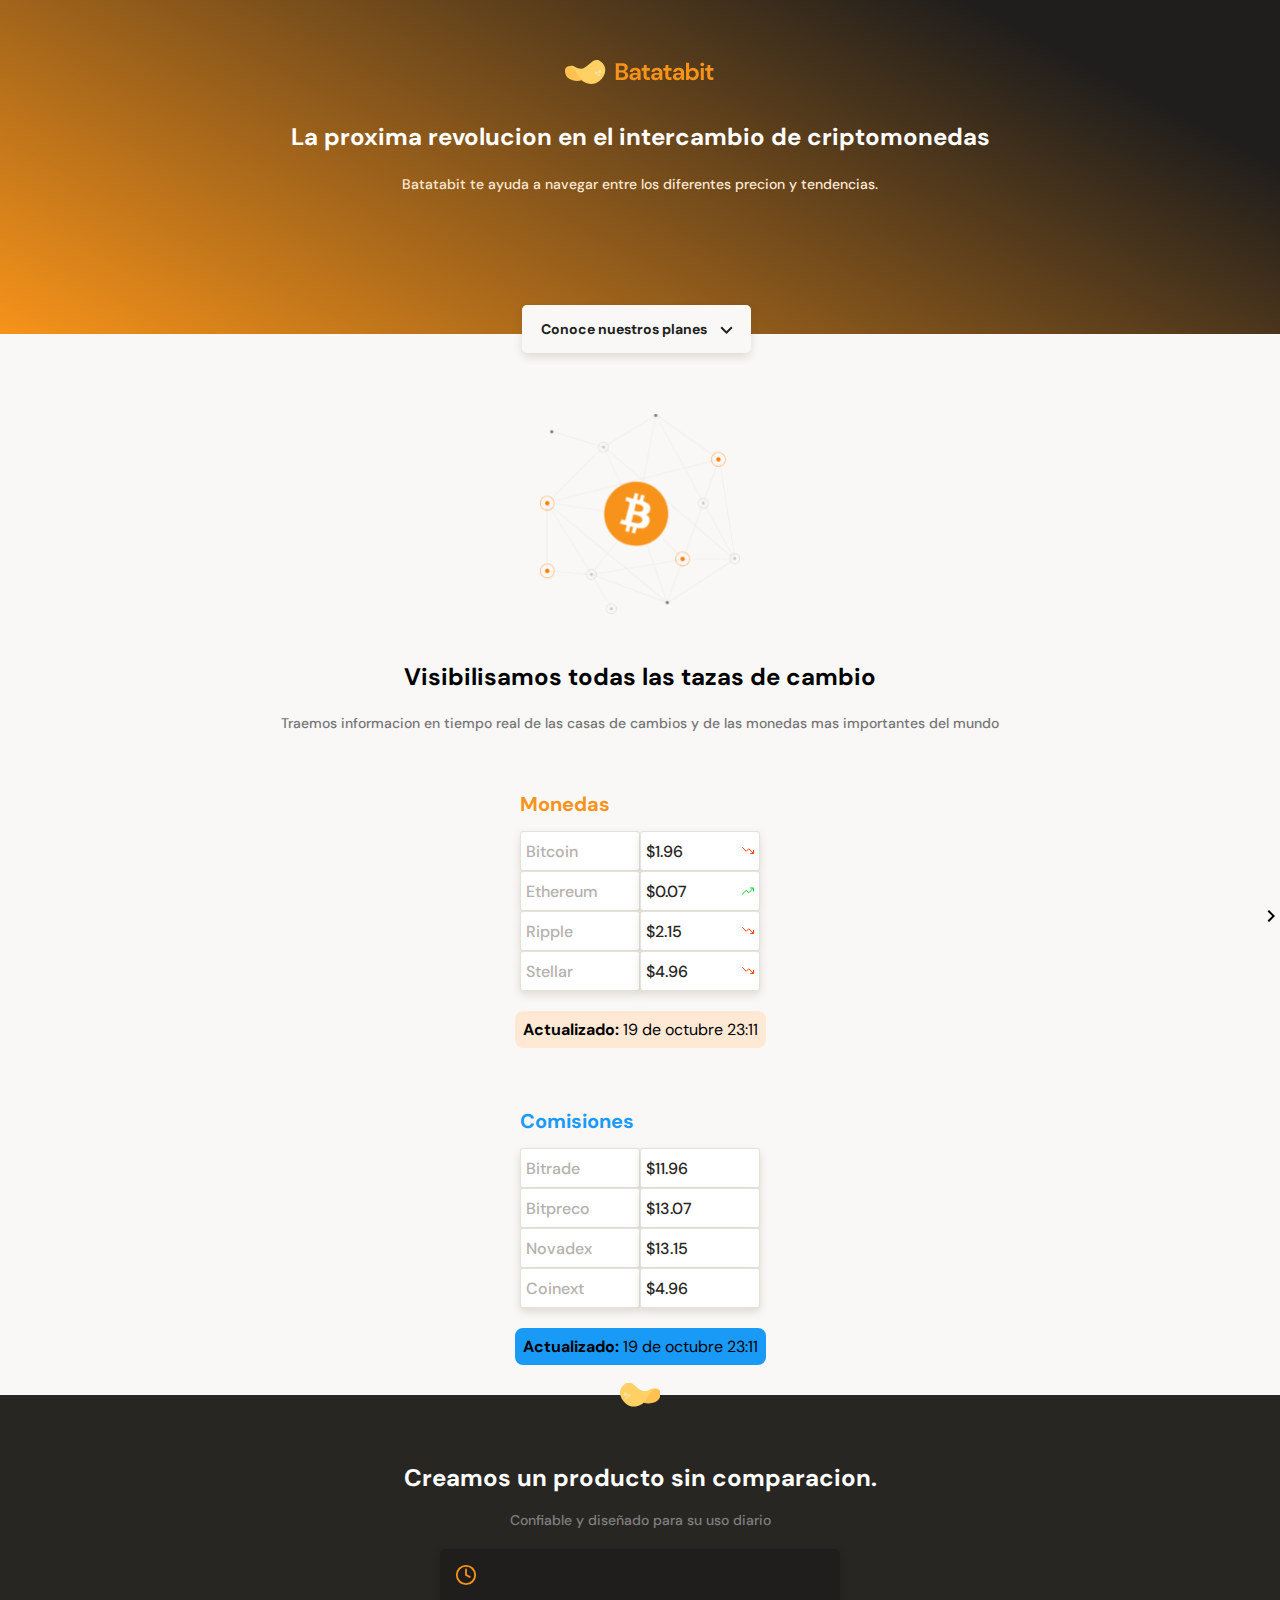
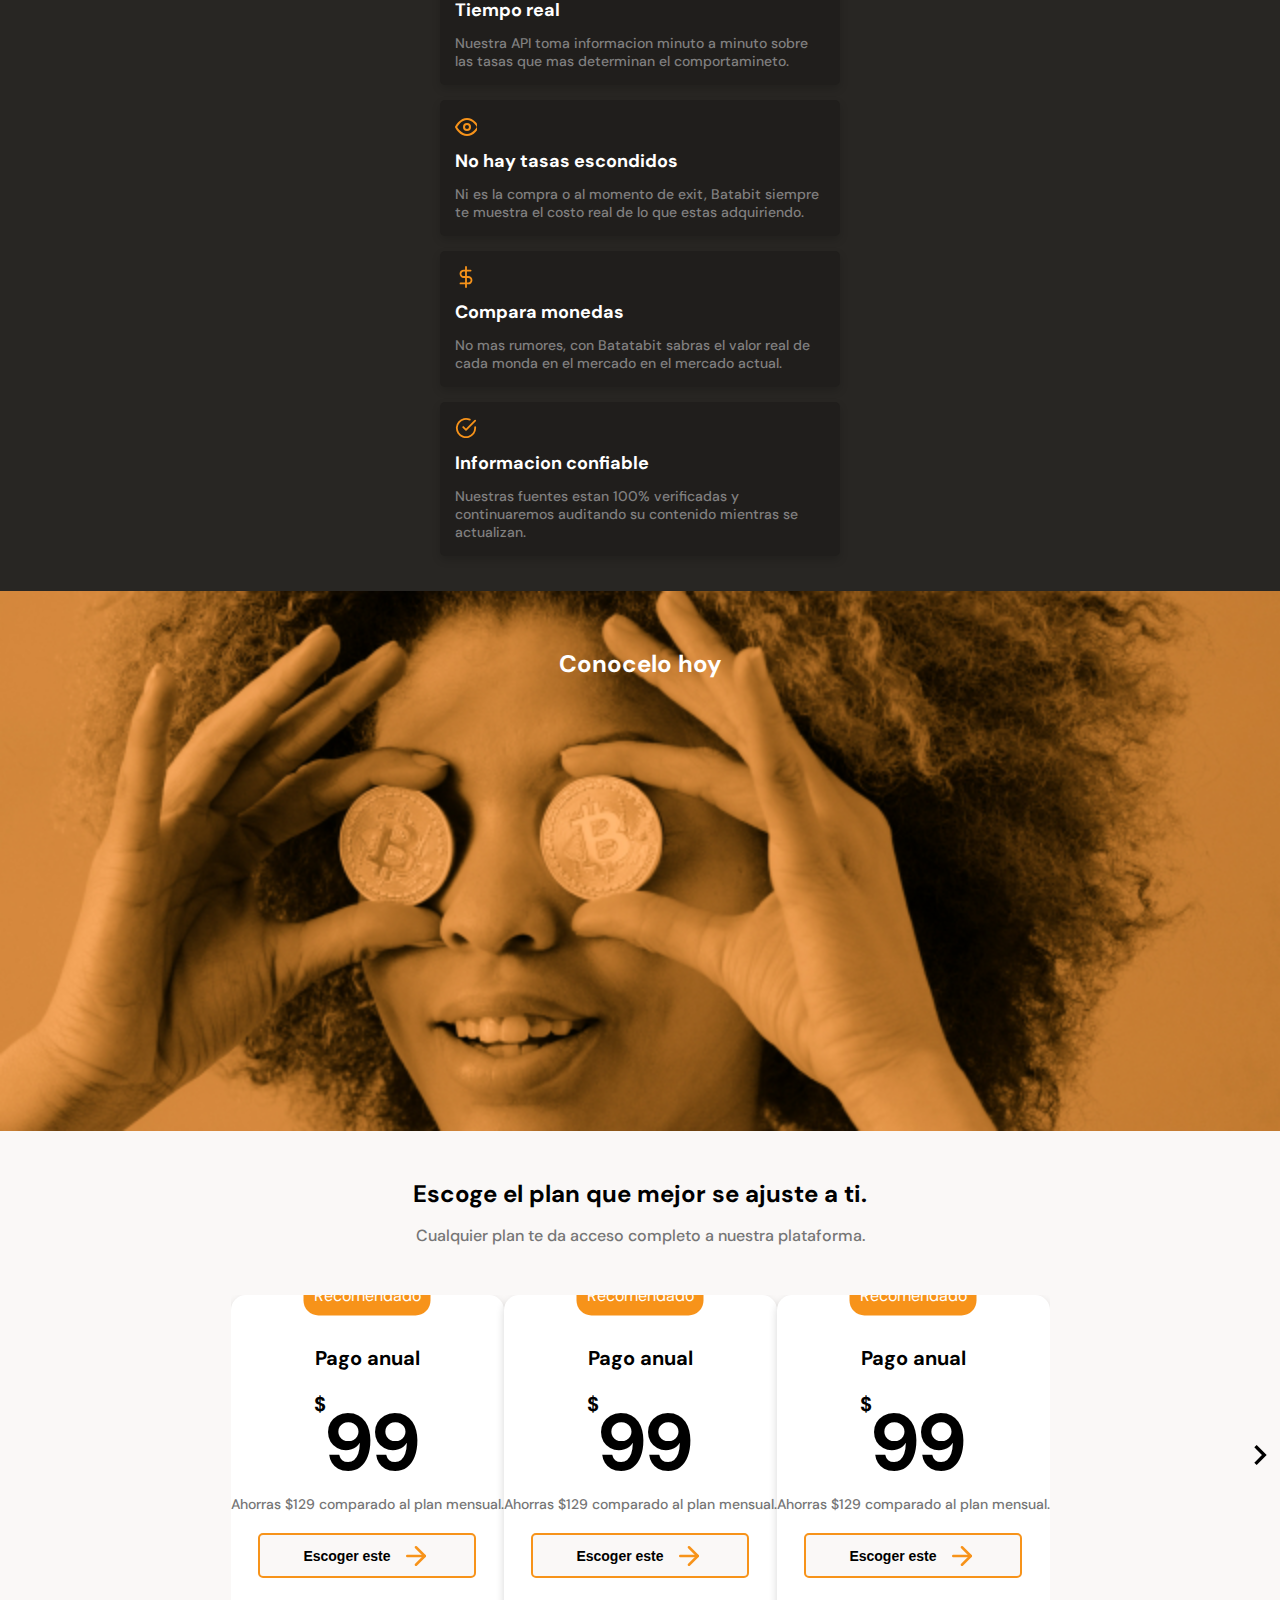
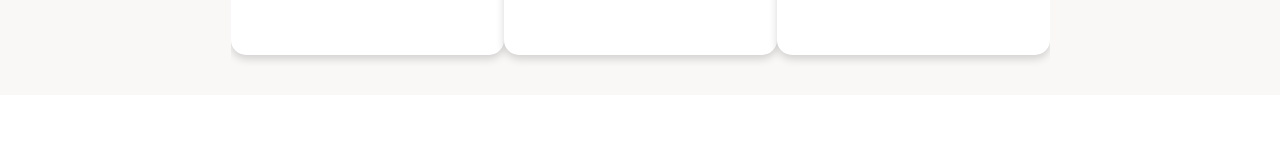
==== html/index.html @ 377f5369 "Proyecto mobile first" ====
<!DOCTYPE html>
<html lang="en">
<head>
    <meta charset="UTF-8">
    <meta http-equiv="X-UA-Compatible" content="IE=edge">
    <meta name="viewport" content="width=device-width, initial-scale=1.0">
    <link rel="preconnect" href="https://fonts.googleapis.com">
    <link rel="preconnect" href="https://fonts.gstatic.com" crossorigin>
    <link href="https://fonts.googleapis.com/css2?family=DM+Sans:wght@400;500;700&family=Inter:wght@300;500&display=swap" rel="stylesheet">
    <link rel="stylesheet" href="../css/index.css">
    <title>Document</title>
</head>
<body>
    <header class="header">
        <figure class="header__contain-image">
            <img src="/assets/icons/logo.svg" alt="logo" class="header__img">
        </figure>
        <div class="header__info">
            <h1 class="header__title">La proxima revolucion en el intercambio de criptomonedas</h1>
            <p class="header__text">Batatabit te ayuda a navegar entre los diferentes precion y tendencias.</p>
            <a href="#" class="header__enlace">Conoce nuestros planes <span class="header__enlace-icono"></span></a>
        </div>
    </header>
    <main class="container-principal">
        <section class="exchange-container">
            <figure class="exchange-container__img"></figure>
            <div class="exchange-container__info">
                <h2 class="exchange-container__title">Visibilisamos todas las tazas de cambio</h2>
                <p class="exchange-container__text">Traemos informacion en tiempo real de las casas de cambios y de las monedas mas importantes del mundo</p>
            </div>
            <section class="exchange-container__table">
               
                <div class="exchange-container__table-grid">
                    <h2 class="exchange-container__table-title">Monedas</h2>
                    <div class="exchange-container__table-item">
                        <p class="exchange-container__table-data">Bitcoin</p>
                    </div>
                    <div class="exchange-container__table-item">
                        <p class="exchange-container__table-data exchange-container__table-data--price">$1.96 <span><img src="../assets/icons/trending-down.svg" alt=""></span></p>
                    </div>
                    <div class="exchange-container__table-item">
                        <p class="exchange-container__table-data ">Ethereum</p>
                    </div>
                    <div class="exchange-container__table-item">
                        <p class="exchange-container__table-data exchange-container__table-data--price">$0.07 <span><img src="../assets/icons/trending-up.svg" alt=""></span></p>
                    </div>
                    <div class="exchange-container__table-item">
                        <p class="exchange-container__table-data">Ripple</p>
                    </div>
                    <div class="exchange-container__table-item">
                        <p class="exchange-container__table-data exchange-container__table-data--price">$2.15 <span><img src="../assets/icons/trending-down.svg" alt=""></span></p>
                    </div>
                    <div class="exchange-container__table-item">
                        <p class="exchange-container__table-data">Stellar</p>
                    </div>
                    <div class="exchange-container__table-item">
                        <p class="exchange-container__table-data exchange-container__table-data--price">$4.96 <span><img src="../assets/icons/trending-down.svg" alt=""></span></p>
                    </div>
                </div>

                <figure class="exchange-container__absolute">
                    <img src="../assets/icons/right-arrow.svg" alt="">
                </figure>
                <section class="exchange-container__table-update">
                    <p class="exchange-container__table-update-text"><span class="exchange-container__table-update-text-span">Actualizado:</span> 19 de octubre 23:11</p>
                </section>
                <section class="exchange-container__table exchange-container__table--absolute">
               
                    <div class="exchange-container__table-grid">
                        <h2 class="exchange-container__table-title exchange-container__table-title--blue">Comisiones</h2>
                        <div class="exchange-container__table-item">
                            <p class="exchange-container__table-data">Bitrade</p>
                        </div>
                        <div class="exchange-container__table-item">
                            <p class="exchange-container__table-data exchange-container__table-data--price">$11.96</p>
                        </div>
                        <div class="exchange-container__table-item">
                            <p class="exchange-container__table-data ">Bitpreco</p>
                        </div>
                        <div class="exchange-container__table-item">
                            <p class="exchange-container__table-data exchange-container__table-data--price">$13.07</p>
                        </div>
                        <div class="exchange-container__table-item">
                            <p class="exchange-container__table-data">Novadex</p>
                        </div>
                        <div class="exchange-container__table-item">
                            <p class="exchange-container__table-data exchange-container__table-data--price">$13.15</p>
                        </div>
                        <div class="exchange-container__table-item">
                            <p class="exchange-container__table-data">Coinext</p>
                        </div>
                        <div class="exchange-container__table-item">
                            <p class="exchange-container__table-data exchange-container__table-data--price">$4.96 </p>
                        </div>
                    </div>
                    <section class="exchange-container__table-update">
                        <p class="exchange-container__table-update-text exchange-container__table-update-text--blue"><span class="exchange-container__table-update-text-span">Actualizado:</span> 19 de octubre 23:11</p>
                    </section>
                </section>
            </section>
        </section>
        <section class="container-products">
            <span class="products__icon-batata-logo"></span>
            <div class="products__detail">
                <h2 class="products__detail-title">Creamos un producto sin comparacion.</h2>
                <p class="products__detail-text">Confiable y diseñado para su uso diario</p>
            </div>
            <section class="container-products-card">
                <article class="products-card">
                    <span class="products-card__icon icon--clock"></span>
                    <h3 class="products-card__title">Tiempo real</h3>
                    <p class="products-card__text">Nuestra API toma informacion minuto a minuto sobre las tasas que mas determinan el comportamineto.</p>
                </article>
                <article class="products-card">
                    <span class="products-card__icon icon-vision"></span>
                    <h3 class="products-card__title">No hay tasas escondidos</h3>
                    <p class="products-card__text">Ni es la compra o al momento de exit, Batabit siempre te muestra el costo real de lo que estas adquiriendo.</p>
                </article>
                <article class="products-card">
                    <span class="products-card__icon icon--dollar"></span>
                    <h3 class="products-card__title">Compara monedas</h3>
                    <p class="products-card__text">No mas rumores, con Batatabit sabras el valor real de cada monda en el mercado en el mercado actual.</p>
                </article>
                <article class="products-card">
                    <span class="products-card__icon icon--check"></span>
                    <h3 class="products-card__title">Informacion confiable</h3>
                    <p class="products-card__text">Nuestras fuentes estan 100% verificadas y continuaremos auditando su contenido mientras se actualizan.</p>
                </article>
                
            </section>
        </section>
        <section class="bitcoin-img-container">
            <h2 class="bitcoin-img-container__title">Conocelo hoy</h2>
        </section>
        <section class="container-planes">
            <div class="planes-info">
                <h2 class="planes-info__title">Escoge el plan que mejor se ajuste a ti.</h2>
                <p class="planes-info-text">Cualquier plan te da acceso completo a nuestra plataforma.</p>
                <img src="/assets/icons/right-arrow.svg" alt="" class="arrow-planes">

            </div>
            <section class="planes-card-slide">
                <article class="planes-card__item">
                    <p class="planes-card__texto-fotante">Recomendado</p>
                    <div class="planes-card__info">
                        <h3 class="planes-card__title">Pago anual</h3>
                        <p class="planes-card__price"><span class="planes-card__dollar">$</span>99</p>
                        <p class="planes-card__text">Ahorras $129 comparado al plan mensual.</p>
                    <button class="planes-card__button">Escoger este <span class="planes-card__button-arrow"></span></button>
                    </div>
                </article>
                <article class="planes-card__item">
                    <p class="planes-card__texto-fotante">Recomendado</p>
                    <div class="planes-card__info">
                        <h3 class="planes-card__title">Pago anual</h3>
                        <p class="planes-card__price"><span class="planes-card__dollar">$</span>99</p>
                        <p class="planes-card__text">Ahorras $129 comparado al plan mensual.</p>
                    <button class="planes-card__button">Escoger este <span class="planes-card__button-arrow"></span></button>
                    </div>
                </article>
                <article class="planes-card__item">
                    <p class="planes-card__texto-fotante">Recomendado</p>
                    <div class="planes-card__info">
                        <h3 class="planes-card__title">Pago anual</h3>
                        <p class="planes-card__price"><span class="planes-card__dollar">$</span>99</p>
                        <p class="planes-card__text">Ahorras $129 comparado al plan mensual.</p>
                    <button class="planes-card__button">Escoger este <span class="planes-card__button-arrow"></span></button>
                    </div>
                </article>
            </section>
        </section>
    </main>
    <footer></footer>
</body>
</html>
---- css/index.css ----
/*
1. Posicionamiento --> static, absolute, relative, fixed
2. Modelo de caja (Box model) --> margin, border, padding, content
3. Tipografía --> tipos, tamaños de fuente, etc
4. Estilos visuales --> box-shadow, border-radius, gradient, etc
5. Otros --> reglas CSS y más
*/

:root {
  --tipografia_DM : 'DM Sans', sans-serif;
  --tipografia_Inter: 'Inter', sans-serif;
  --bitcoin-orange: #f7931a;
  --soft-orange: #ffe9d5;
  --secondary-blue: #1a9af7;
  --soft-blue: #e7f5ff;
  --warm-black: #282623;
  --black: #201e1c;
  --grey: #bababa;
  --off-white: #faf8f7;
  --just-white: #fff;   
}

* {
  margin: 0;
  padding: 0;
  box-sizing: border-box;
}

html {
  font-family: var(--tipografia_DM);
}

.header {
  position: relative;
  display: flex;
  flex-direction: column;
  justify-content: center;
  align-items: center;
  width: 100%;
  min-width: 320px;
  height: 334px;
  text-align: center;
  background: linear-gradient(207.8deg, #201E1C 16.69%, #F7931A 100%);;
}

.header__contain-image {
  width: 150px;
  height: 24px;
  margin-top: 60px;
}

.header__img {
  width: 100%;
  height: 100%;
}

.header__info {
  width: 90%;
  min-width: 18rem;
  max-width: 56.25rem;
  height: 13.625rem;
  margin-top: 2.5rem;
  text-align: center;

}

.header__title {
  font-size: 1.5rem;
  font-weight: bold;
  line-height: 1.625rem;
  color: var(--just-white);
}

.header__text {
  margin-top: 1.5625rem;
  font-size: 0.875rem;
  font-weight: 500;
  line-height: 1.125rem;
  color: var(--soft-orange);
}

.header__enlace {
  position: absolute;
  left: calc(50% - 118px);
  top: 16.875rem;
  display: block;
  margin-top: 2.1875rem;
  padding: 0.9375rem;
  width: 14.3125rem;
  height: 3rem;
  background: var(--off-white);
  /*Sombra*/
  box-shadow: 0px 4px 8px  rgba(89, 73, 30, 0.16);
  border: none;
  border-radius: 5px;
  font-size: 14px;
  font-weight: bold;
  text-decoration: none;
  color: var(--black);
}

.header__enlace-icono {
  display: inline-block;
  width: 13px;
  height: 8px;
  margin-left: 10px;
  background-image: url("../assets/icons/down-arrow.svg");
}

/*----main----*/

/*----Section 1----*/

.container-principal {
  width: 100%;
  height: auto;
  min-width: 20rem;
  background: var(--off-white);
}

.exchange-container {
  width: 100%;
  height: auto;
  padding-top: 5rem;
  padding-bottom: 1.875rem;
  text-align: center;
}

.exchange-container__img {
  width: 12.5rem;
  height: 12.5rem;
  margin: auto;
  margin-bottom: 3.125rem;
  background-image: url("../assets/icons/Bitcoin.svg");
  background-repeat: no-repeat;
  background-size: cover;
  background-position: center
}

.exchange-container__info {
  width: 90%;
  min-width: 18rem;
  max-width: 56.25rem;
  margin: 0 auto;
}

.exchange-container__title {
  margin-bottom: 1.5625rem;
  font-size: 1.5rem;
  font-weight: bold;
  line-height: 26px;
}

.exchange-container__text {
  margin-bottom: 1.875rem;
  font-size: 0.875rem;
  font-weight: 500;
  line-height: 16px;
  color: #757575;
}

.container-exchange {
  display: flex;
  justify-content: center;
  align-items: center;
  gap: 10px;
}

.exchange-container__table {
  width: 100%;
  margin-top: 50px;
  position: relative;
  overflow: hidden;
}

.exchange-container__absolute {
  position: absolute;
  bottom: 75%;
  right: 5px;
}

.container-exchange--arrow {
  margin-top: 50px;
  
}

.exchange-container__table-grid {
  display: grid;
  place-content: center;
  grid-template-columns: 120px 120px;
  grid-auto-rows: 40px;
  margin-top: 10px;
  
}

.exchange-container__table-title {
  font-size: 20px;
  grid-column: 1/3;
  color: var(--bitcoin-orange);
  text-align: start;
}

.exchange-container__table-item {
  display: grid;
  align-items: center;
  background: #fff; 
  border: 1px rgba(89, 73, 30, 0.16) solid;
  border-radius: 3px;
  box-shadow: 0px 4px 8px  rgba(89, 73, 30, 0.16);
}

.exchange-container__table-data {
  display: flex;
  justify-content: space-between;
  padding: 0 5px;
  font-weight: 500;
  color: #b5b0ac;
  font-size: 16px;

}

.exchange-container__table-data--price {
  color: var(--warm-black);
}

.exchange-container__table-update {
  display: flex;
  justify-content: center;
  margin-top: 20px;
}

.exchange-container__table-update-text {
  background: var(--soft-orange);
  padding: 8px;
  border-radius: 8px;

}

.exchange-container__table-update-text-span {
  font-weight: 700;
}

.exchange-container__table-title--blue {
  color: var(--secondary-blue);
}

.exchange-container__table-update-text--blue {
  background: var(--secondary-blue);
}

/*TODO: Seccion 2*/

.container-products {
  position: relative;
  width: 100%;
  min-width: 320px;
  height: auto;
  padding: 20px 10px;
  background: var(--warm-black);
}

.products__icon-batata-logo {
  position: absolute;
  width: 40px;
  height: 25px;
  background-image: url("../assets/icons/batata.svg");
  position: absolute;
  top: 0%;
  left: 50%;
  transform: translate(-50%, -50%);
}

.products__detail {
  width: 90%;
  min-width: 288px;
  height: auto;
  margin: 0 auto;
  margin-top: 50px;
  text-align: center;
}

.products__detail-title {
  margin-bottom: 20px;
  font-size: 24px;
  font-weight: bold;
  line-height: 26px;
  color: var(--just-white);
}

.products__detail-text {
  margin-bottom: 20px;
  font-size: 14px;
  font-weight: 500;
  color: #808080;
}

.products-card {
  width: 90%;
  min-width: 288px;
  max-width: 400px;
  height: auto;
  margin: 15px auto;
  padding: 15px;
  background: var(--black);
  border-radius: 5px;
  box-shadow: 0 4px 8px rgba(0, 0,0 , 0.16);
}

.products-card__icon {
  display: inline-block;
  width: 22px;
  height: 22px;
  margin-bottom: 10px;
  background-size: cover;
  background-position: center;
  background-repeat: no-repeat;
}

.icon--clock {
  background-image: url("../assets/icons/clock.svg");
}

.icon-vision {
  background: url("../assets/icons/eye.svg");
}

.icon--dollar {
  background-image: url("../assets/icons/dollar-sign.svg");
}

.icon--check {
  background-image: url("../assets/icons/check-circle.svg");
}

.products-card__title {
  margin-bottom: 15px;
  font-size: 18px;
  font-weight: bold;
  line-height: 18px;
  color: var(--just-white);
}

.products-card__text {
  font-size: 14px;
  font-weight: 500;
  line-height: 18px;
  color: #808080;
}

/*TODO: Seccion 3*/

.bitcoin-img-container {
  width: 100%;
  min-width: 320px;
  height: 60vh;
  background-image: url("../assets/img/bitcoinbaby2x.jpg");
  background-position: center;
  background-size: cover;
  background-repeat: no-repeat;
}

.bitcoin-img-container__title {
  padding-top: 60px;
  font-size: 24px;
  font-weight: bold;
  text-align: center;
  line-height: 26px;
  color: var(--just-white);
}

/*TODO: Seccion 4*/

.container-planes {
  margin-bottom: 50px;
  width: 100%;
  min-width: 320px;
  height: auto;
  display: flex;
  justify-content: center;
  align-items: center;
  flex-direction: column;
  background: var(--off-white);
}

.planes-info {
  position: relative;
  width: 100%;
  margin: 50px 0;
  text-align: center;
}

.planes-info__title {
  font-size: 24px;
  font-weight: bold;
  margin-bottom: 20px;
  line-height: 26px;
}

.planes-info-text {
  color: #757575;
  line-height: 18px;
  font-weight: 500;
}

.arrow-planes {
  width: 20px;
  height: 20px;
  position: absolute;
  bottom: -220px;
  right: 10px;
}

.planes-card-slide {
  display: flex;
  height: 400px;
  overflow-x: scroll;
  overscroll-behavior-x: contain;
  scroll-snap-type: x proximity;
}

.planes-card__item {
  position: relative;
  scroll-snap-align: center;
  width: 70%;
  min-width: 230px;
  max-width: 300px;
  height: auto;
  margin: 0 auto;
  margin-bottom: 40px;
  text-align: center;
  background: var(--just-white);
  box-shadow: 0 4px 8px rgba(0, 0,0 , 0.16);
  border-radius: 15px;
}

.planes-card__texto-fotante {
  position: absolute;
  top: 0%;
  left: 50%;
  transform: translate(-50%, -50%);
  padding: 10px;
  background: var(--bitcoin-orange);
  color: var(--just-white);
  border-radius: 15px;
}

.planes-card__info {
  display: flex;
  flex-direction: column;
  align-items: center;
}

.planes-card__title {
  margin: 50px 0 20px 0;
  font-size: 20px;
  font-weight: bold;
}

.planes-card__price {
  font-size: 80px;
  font-weight: bold;
}

.planes-card__dollar {
  font-size: 20px;
  vertical-align: text-top;
}

.planes-card__text {
  color: #757575;
  line-height: 18px;
  font-weight: 500;
  font-size: 14px;
}

.planes-card__button {
  margin: 20px 0;
  width: 80%;
  height: 45px;
  border: 2px var(--bitcoin-orange) solid;
  border-radius: 5px;
  background: var(--off-white);
  font-size: 14px;
  font-weight: bold;
  display:flex;
  justify-content: center;
  align-items: center;
}

.planes-card__button-arrow {
  margin-left: 10px;
  width: 30px;
  height: 20px;
  background-image: url("../assets/icons/orange-right-arrow.svg");
  background-position: center;
  background-size: cover;
}
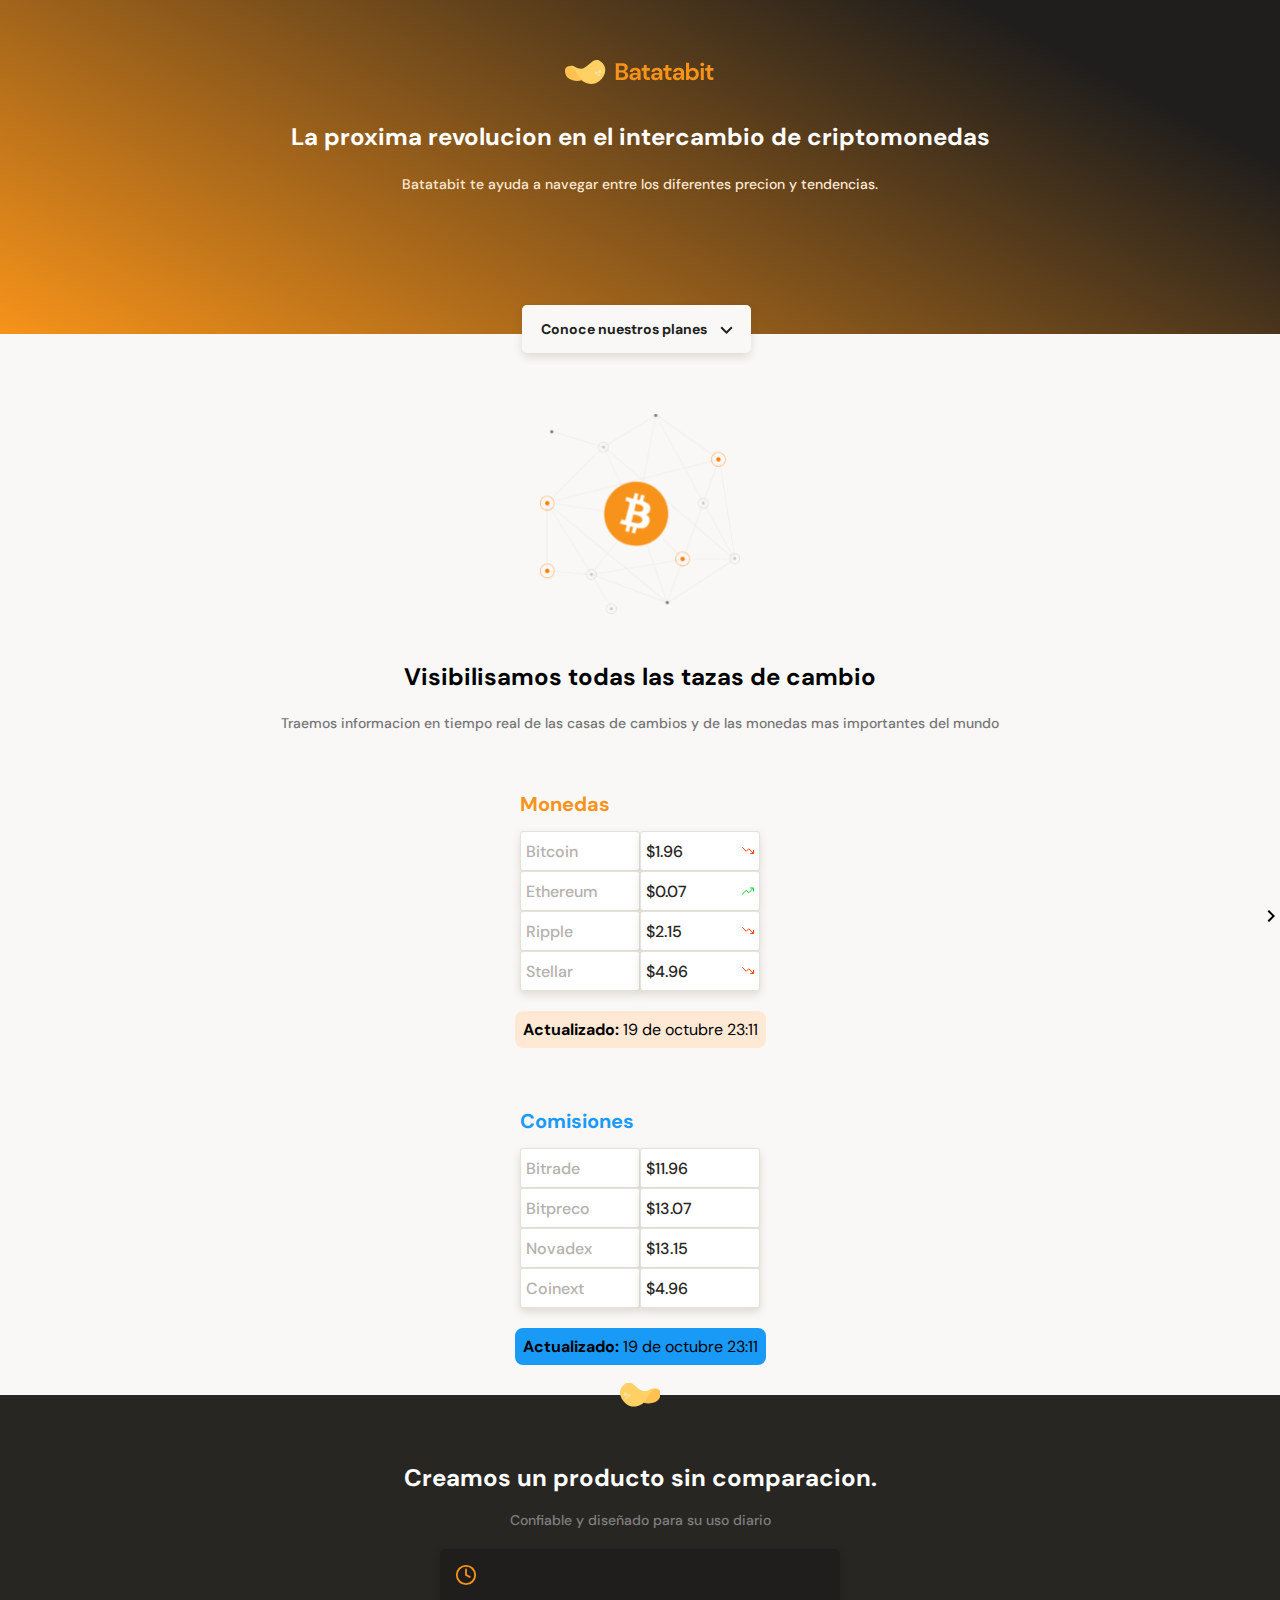
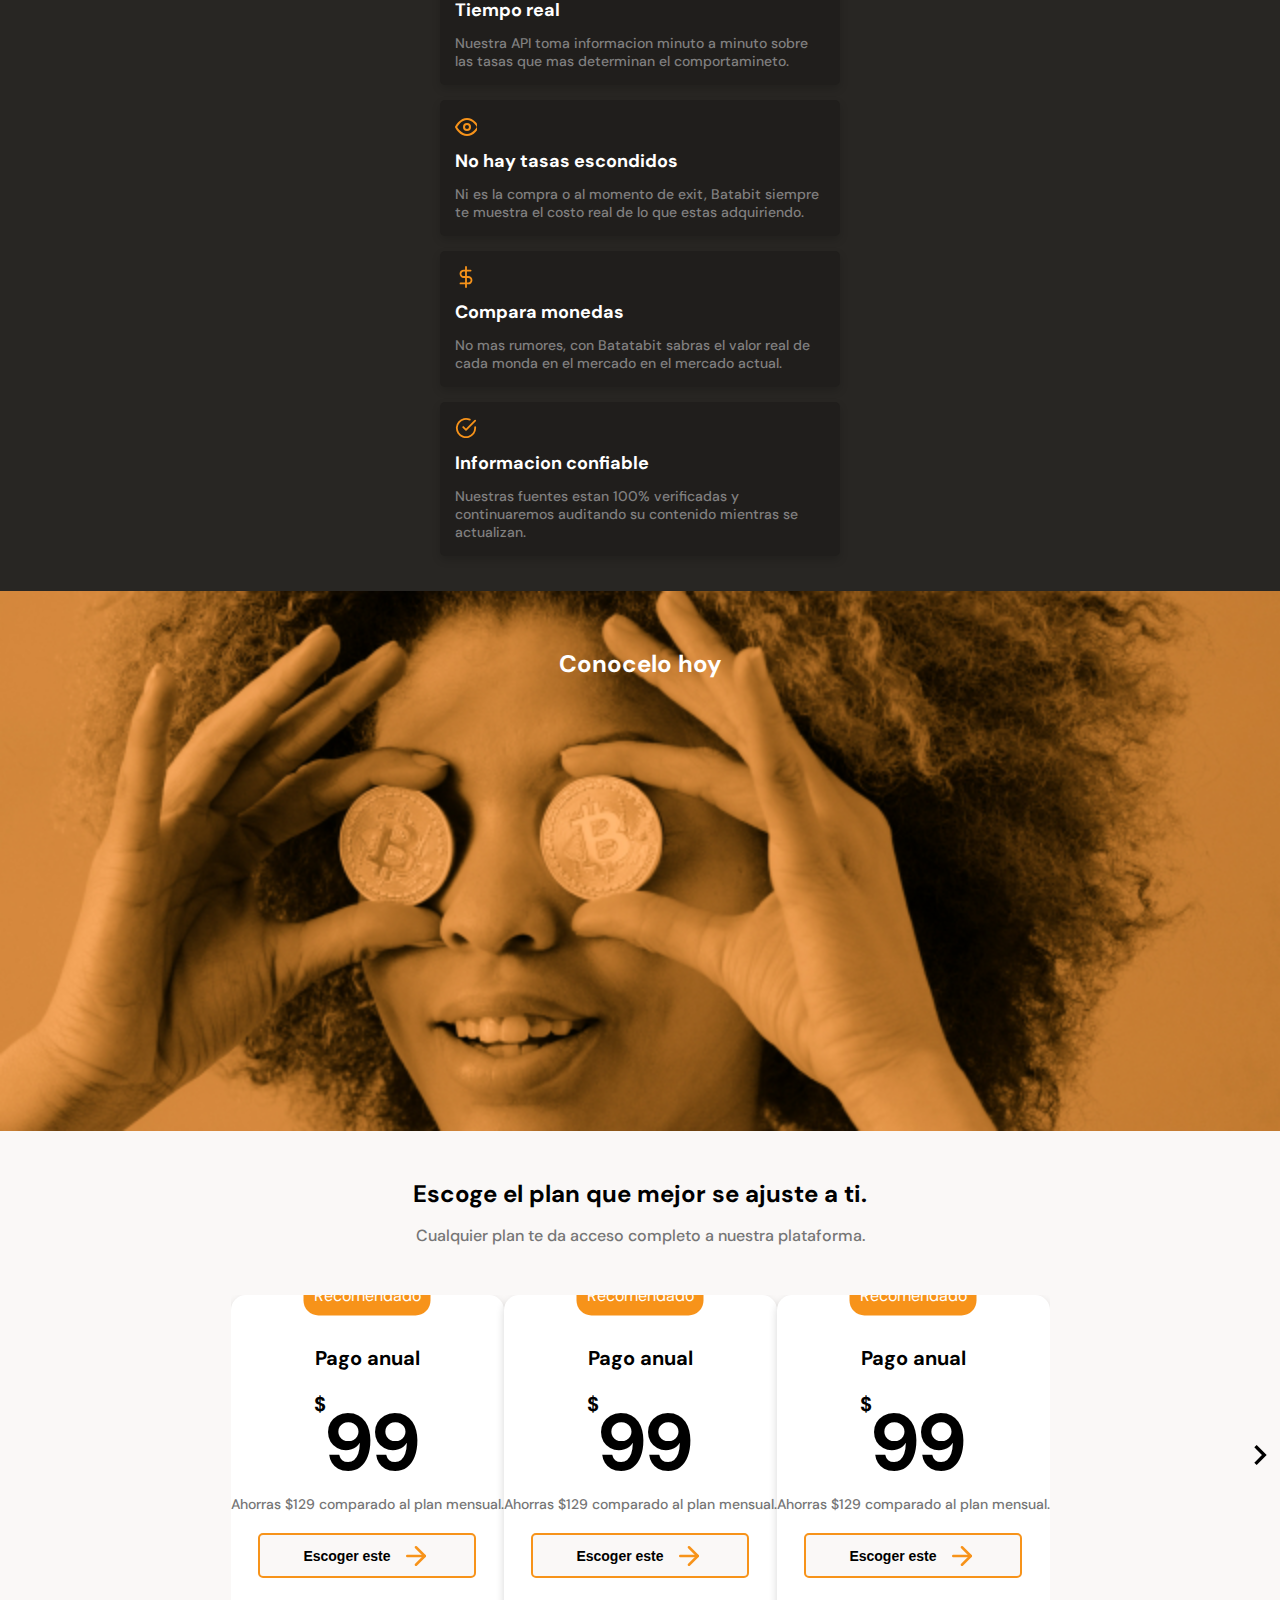
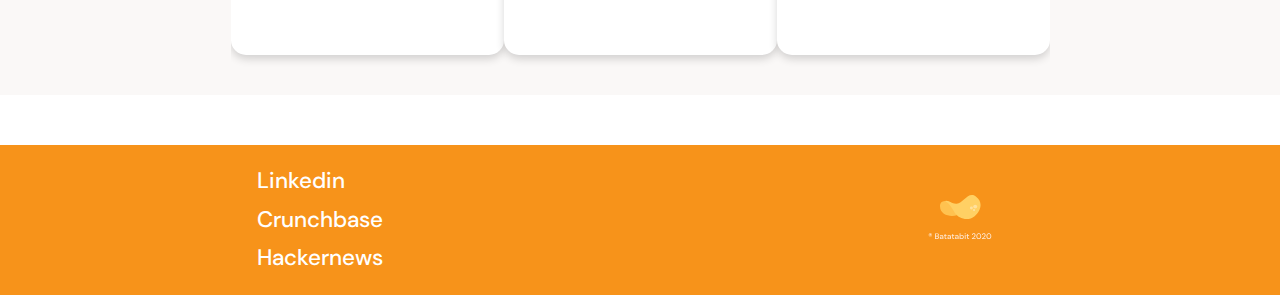
==== commit 4d9a807f: "Arreglando un bug" ====
--- a/html/index.html
+++ b/html/index.html
@@ -8,7 +8,7 @@
     <link rel="preconnect" href="https://fonts.gstatic.com" crossorigin>
     <link href="https://fonts.googleapis.com/css2?family=DM+Sans:wght@400;500;700&family=Inter:wght@300;500&display=swap" rel="stylesheet">
     <link rel="stylesheet" href="../css/index.css">
-    <title>Document</title>
+    <title>Batatabit</title>
 </head>
 <body>
     <header class="header">
@@ -169,7 +169,21 @@
                 </article>
             </section>
         </section>
+        <section>
+            
+        </section>
     </main>
-    <footer></footer>
+    <footer>
+        <section class="left">
+            <ul>
+                <li><a href="#">Linkedin</a></li>
+                <li><a href="#">Crunchbase</a></li>
+                <li><a href="#">Hackernews</a></li>
+            </ul>
+        </section>
+        <section>
+            <img src="../assets/img/logo-footer.svg" alt="Logo Batatabit">
+        </section>
+    </footer>
 </body>
 </html>--- a/css/index.css
+++ b/css/index.css
@@ -495,3 +495,32 @@
   background-position: center;
   background-size: cover;
 }
+
+footer {
+  display: flex;
+  width: 100%;
+  height: 150px;
+  background-color: var(--bitcoin-orange);
+}
+
+footer section {
+  display: flex;
+  width: 50%;
+  justify-content: center;
+  align-items: center;
+}
+
+footer .left ul {
+  font-size: 1.4rem;
+  font-weight: 500;
+  line-height: 1.8rem;
+  list-style: none;
+}
+
+.left li {
+  margin: 10px 0;
+}
+.left a {
+  text-decoration: none;
+  color: var(--just-white);
+}
